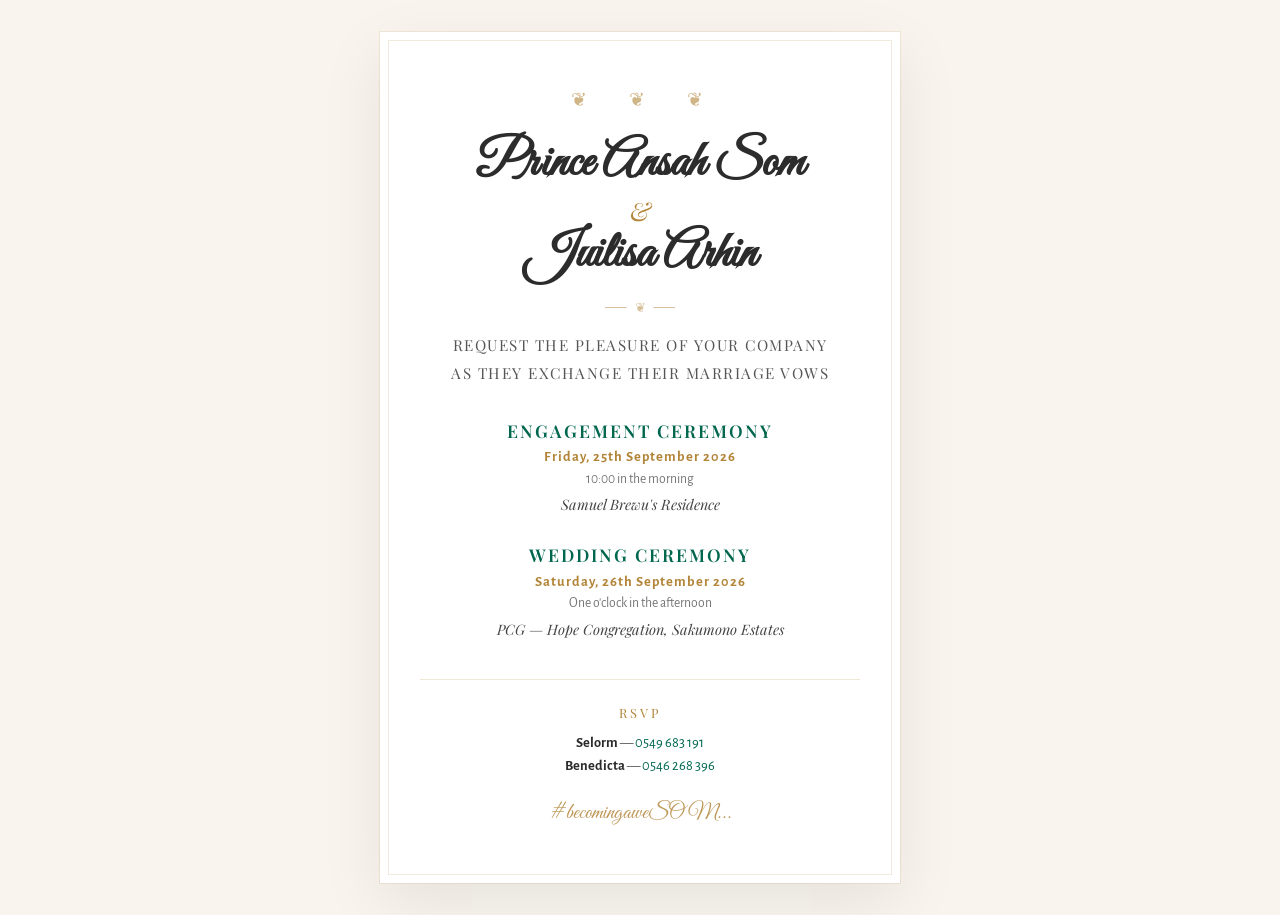
==== invite.html @ b7d23f01 "NEW INVITE" ====
<!DOCTYPE html>
<html lang="en">
<head>
  <meta charset="utf-8">
  <meta name="viewport" content="width=device-width, initial-scale=1">
  <title>Prince & Juilisa — Wedding Invitation</title>
  <link href="https://fonts.googleapis.com/css2?family=Alegreya+Sans:wght@300;400;700&family=Great+Vibes&family=Playfair+Display:ital,wght@0,400;0,600;1,400&display=swap" rel="stylesheet">
  <style>
    :root {
      --gold:   #b28538;
      --green:  #00674f;
      --ink:    #2c2c2c;
      --paper:  #ffffff;
      --cream:  #f9f5ee;
    }

    * { margin: 0; padding: 0; box-sizing: border-box; }

    body {
      background: var(--cream);
      min-height: 100vh;
      display: flex;
      align-items: center;
      justify-content: center;
      padding: 2rem 1rem;
      font-family: 'Alegreya Sans', sans-serif;
    }

    /* ---------- The Card ---------- */
    .invite-card {
      background: var(--paper);
      max-width: 520px;
      width: 100%;
      padding: 3.5rem 2.5rem;
      position: relative;
      box-shadow: 0 20px 60px rgba(0,0,0,0.08), 0 0 0 1px rgba(178,133,56,0.12);
      text-align: center;
      color: var(--ink);
    }

    /* Inner frame */
    .invite-card::before {
      content: '';
      position: absolute;
      inset: 8px;
      border: 1px solid rgba(178,133,56,0.18);
      pointer-events: none;
    }

    /* Ornament */
    .invite-ornament {
      color: var(--gold);
      font-size: 1.2rem;
      opacity: 0.6;
      margin-bottom: 1.5rem;
      letter-spacing: 6px;
    }

    /* Names */
    .invite-names {
      font-family: 'Great Vibes', cursive;
      font-size: 3.2rem;
      line-height: 1.1;
      color: var(--ink);
      margin-bottom: 0.3rem;
    }

    .invite-names .ampersand {
      font-family: 'Playfair Display', serif;
      font-size: 1.6rem;
      color: var(--gold);
      display: block;
      margin: 0.2rem 0;
      font-style: italic;
      font-weight: 400;
    }

    /* Divider */
    .invite-divider {
      width: 70px;
      height: 1px;
      background: var(--gold);
      margin: 1.5rem auto;
      opacity: 0.5;
      position: relative;
    }
    .invite-divider::after {
      content: '❦';
      position: absolute;
      left: 50%;
      top: 50%;
      transform: translate(-50%, -50%);
      color: var(--gold);
      font-size: 0.8rem;
      background: var(--paper);
      padding: 0 8px;
    }

    /* Body text */
    .invite-body {
      font-family: 'Playfair Display', serif;
      font-size: 0.95rem;
      letter-spacing: 1.5px;
      text-transform: uppercase;
      color: #555;
      line-height: 1.8;
      margin-bottom: 2rem;
    }

    /* Events */
    .event { margin-bottom: 1.8rem; }
    .event:last-of-type { margin-bottom: 0; }

    .event-type {
      font-family: 'Playfair Display', serif;
      font-size: 1.1rem;
      font-weight: 600;
      color: var(--green);
      letter-spacing: 2px;
      text-transform: uppercase;
      margin-bottom: 0.4rem;
    }

    .event-date {
      font-size: 0.9rem;
      color: var(--gold);
      font-weight: 700;
      letter-spacing: 1px;
      margin-bottom: 0.3rem;
    }

    .event-time {
      font-size: 0.85rem;
      color: #777;
      margin-bottom: 0.4rem;
    }

    .event-venue {
      font-size: 0.9rem;
      color: #444;
      font-style: italic;
      font-family: 'Playfair Display', serif;
    }

    /* RSVP */
    .rsvp-strip {
      margin-top: 2.5rem;
      padding-top: 1.5rem;
      border-top: 1px solid rgba(178,133,56,0.2);
    }

    .rsvp-label {
      font-family: 'Playfair Display', serif;
      font-size: 0.8rem;
      text-transform: uppercase;
      letter-spacing: 3px;
      color: var(--gold);
      margin-bottom: 0.8rem;
    }

    .rsvp-contact {
      font-size: 0.9rem;
      color: #555;
      margin-bottom: 0.35rem;
    }
    .rsvp-contact strong { color: var(--ink); font-weight: 700; }
    .rsvp-contact a {
      color: var(--green);
      text-decoration: none;
      transition: color 0.3s;
    }
    .rsvp-contact a:hover { color: var(--gold); }

    /* Hashtag */
    .hashtag {
      margin-top: 1.5rem;
      font-family: 'Great Vibes', cursive;
      font-size: 1.4rem;
      color: var(--gold);
      opacity: 0.85;
    }

    /* Mobile */
    @media (max-width: 480px) {
      .invite-card { padding: 2.5rem 1.5rem; }
      .invite-names { font-size: 2.6rem; }
      .invite-body { font-size: 0.8rem; letter-spacing: 1px; }
    }
  </style>
</head>
<body>

  <div class="invite-card">
    <div class="invite-ornament">❦ &nbsp;&nbsp; ❦ &nbsp;&nbsp; ❦</div>

    <h1 class="invite-names">
      Prince Ansah Som
      <span class="ampersand">&amp;</span>
      Juilisa Arhin
    </h1>

    <div class="invite-divider"></div>

    <p class="invite-body">
      Request the pleasure of your company<br>
      as they exchange their marriage vows
    </p>

    <div class="event">
      <p class="event-type">Engagement Ceremony</p>
      <p class="event-date">Friday, 25th September 2026</p>
      <p class="event-time">10:00 in the morning</p>
      <p class="event-venue">Samuel Brewu's Residence</p>
    </div>

    <div class="event">
      <p class="event-type">Wedding Ceremony</p>
      <p class="event-date">Saturday, 26th September 2026</p>
      <p class="event-time">One o'clock in the afternoon</p>
      <p class="event-venue">PCG — Hope Congregation, Sakumono Estates</p>
    </div>

    <div class="rsvp-strip">
      <p class="rsvp-label">RSVP</p>
      <p class="rsvp-contact">
        <strong>Selorm</strong> — <a href="tel:+233549683191">0549 683 191</a>
      </p>
      <p class="rsvp-contact">
        <strong>Benedicta</strong> — <a href="tel:+233546268396">0546 268 396</a>
      </p>
    </div>

    <p class="hashtag">#becomingaweSOM...</p>
  </div>

</body>
</html>
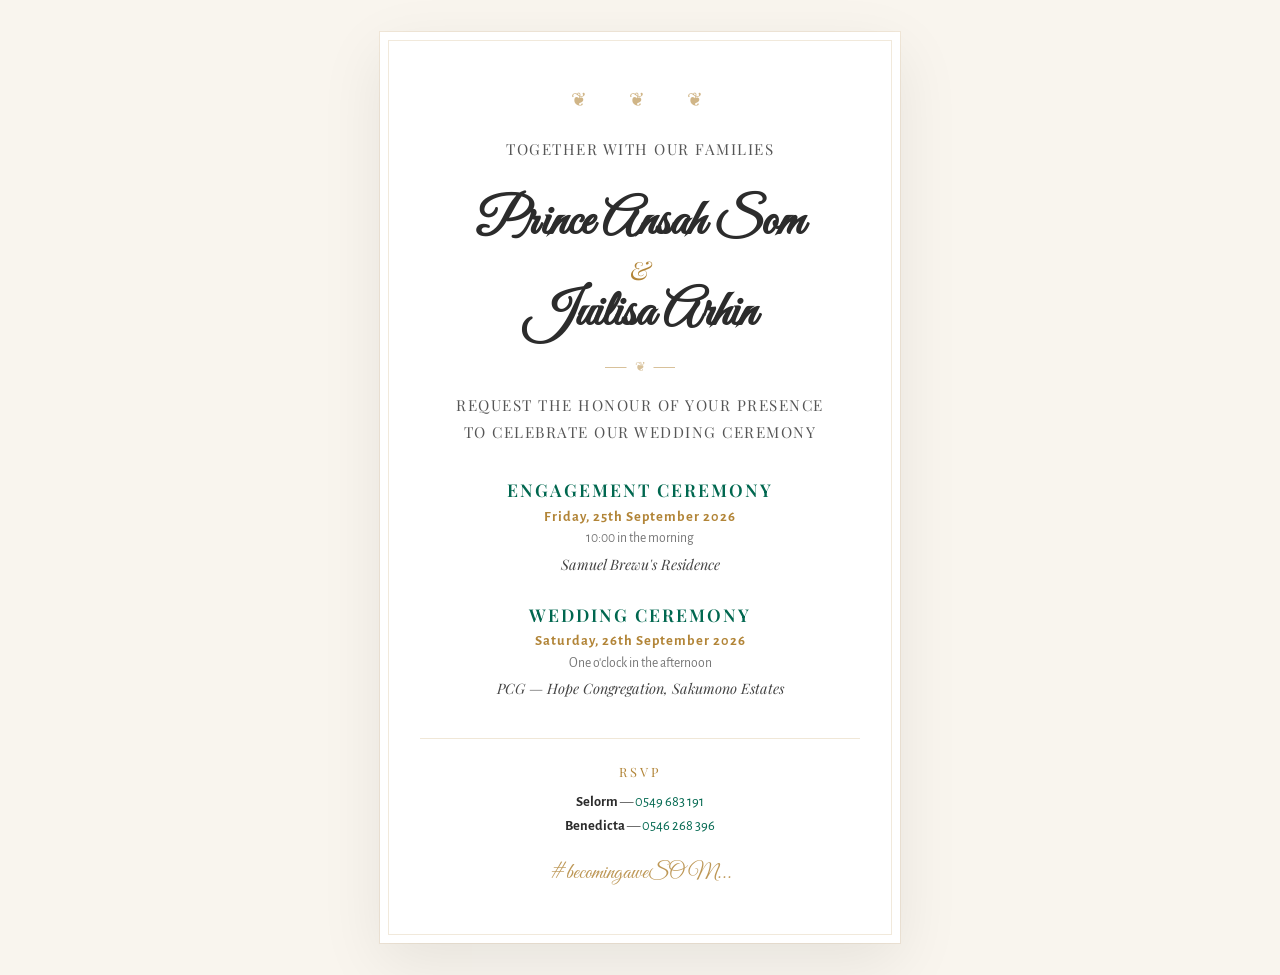
==== commit 5405714f: "REPHRASED" ====
--- a/invite.html
+++ b/invite.html
@@ -193,6 +193,10 @@
   <div class="invite-card">
     <div class="invite-ornament">❦ &nbsp;&nbsp; ❦ &nbsp;&nbsp; ❦</div>
 
+    <p class="invite-body">
+      TOGETHER WITH OUR FAMILIES
+    </p>
+
     <h1 class="invite-names">
       Prince Ansah Som
       <span class="ampersand">&amp;</span>
@@ -202,8 +206,8 @@
     <div class="invite-divider"></div>
 
     <p class="invite-body">
-      Request the pleasure of your company<br>
-      as they exchange their marriage vows
+      REQUEST THE HONOUR OF YOUR PRESENCE <br>
+      TO CELEBRATE OUR WEDDING CEREMONY
     </p>
 
     <div class="event">
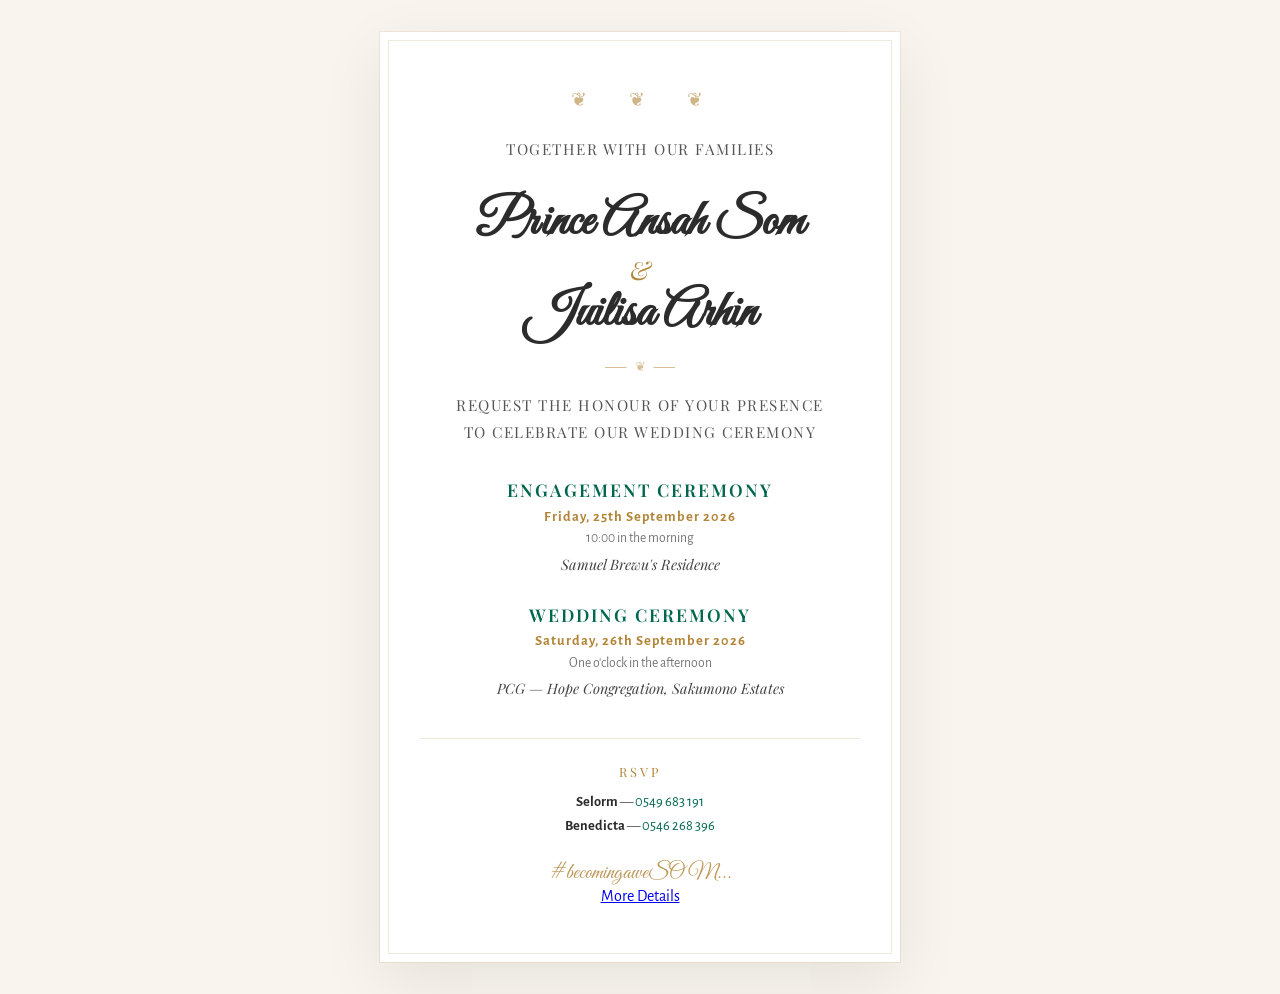
==== commit 66ad2f4f: "imp" ====
--- a/invite.html
+++ b/invite.html
@@ -235,6 +235,10 @@
     </div>
 
     <p class="hashtag">#becomingaweSOM...</p>
+
+    <div class="ceremony-section">
+      <a class="btn btn-elegant" href="index.html#ceremony" role="button">More Details</a>
+    </div>
   </div>
 
 </body>
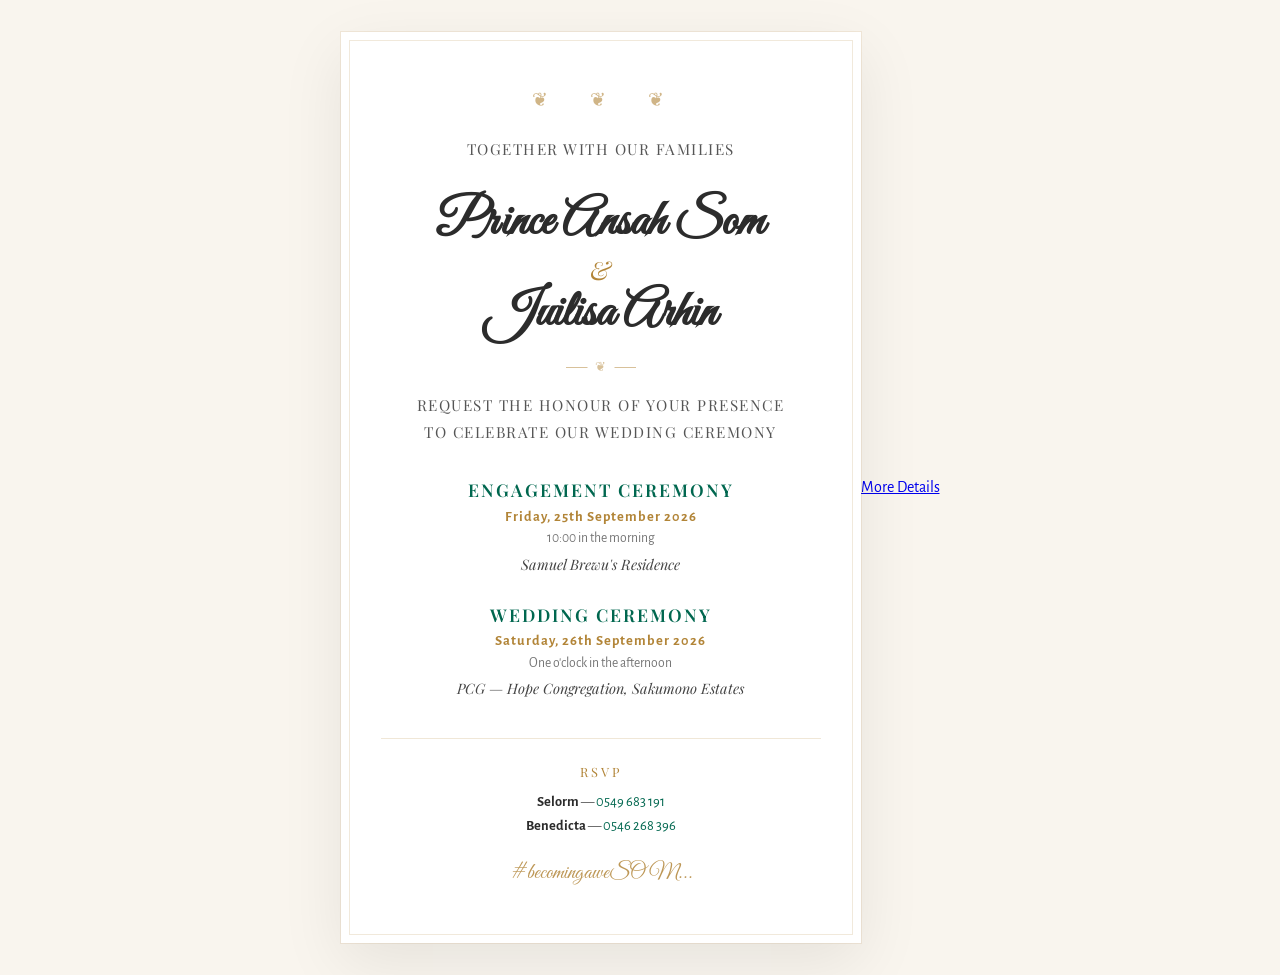
==== commit cf48e111: "Thanks invite" ====
--- a/invite.html
+++ b/invite.html
@@ -236,9 +236,10 @@
 
     <p class="hashtag">#becomingaweSOM...</p>
 
-    <div class="ceremony-section">
-      <a class="btn btn-elegant" href="index.html#ceremony" role="button">More Details</a>
-    </div>
+  </div>
+
+  <div class="ceremony-section text-center reveal">
+    <a class="btn btn-elegant" href="index.html#ceremony" role="button">More Details</a>
   </div>
 
 </body>
